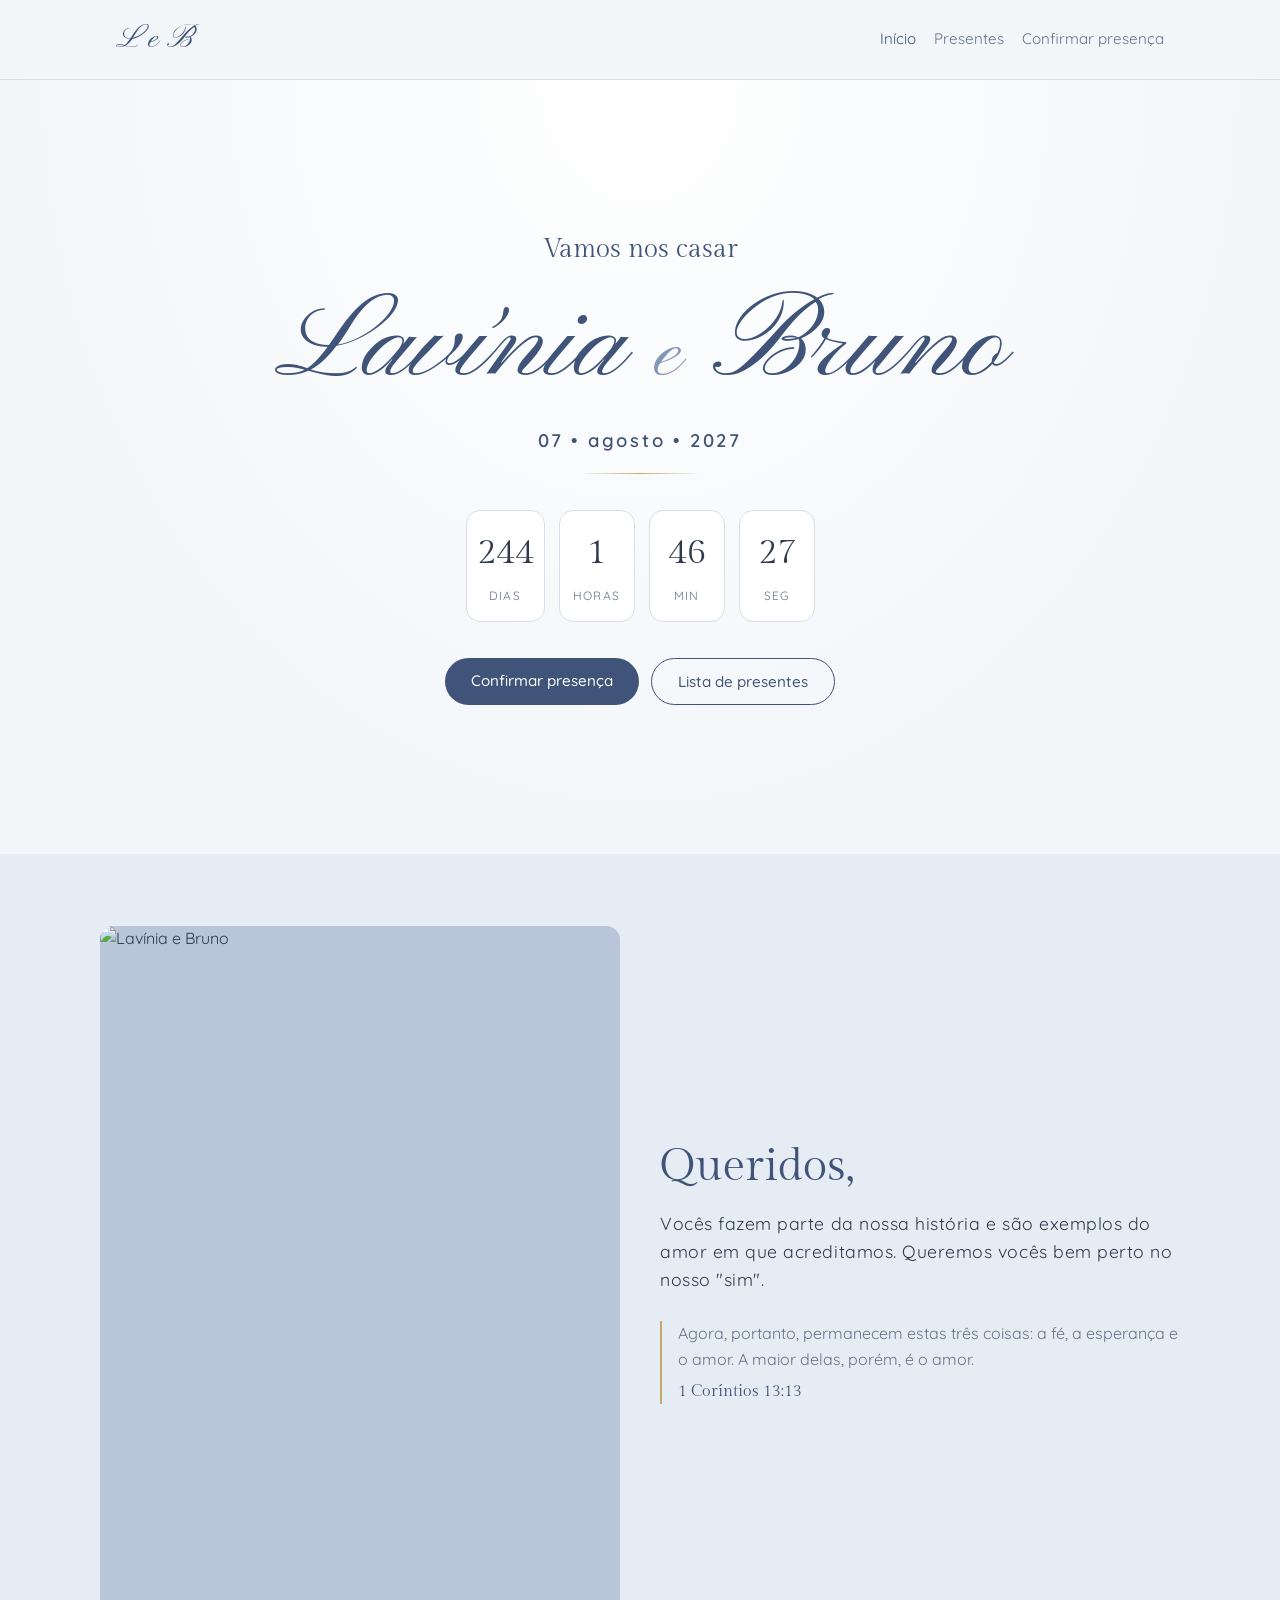
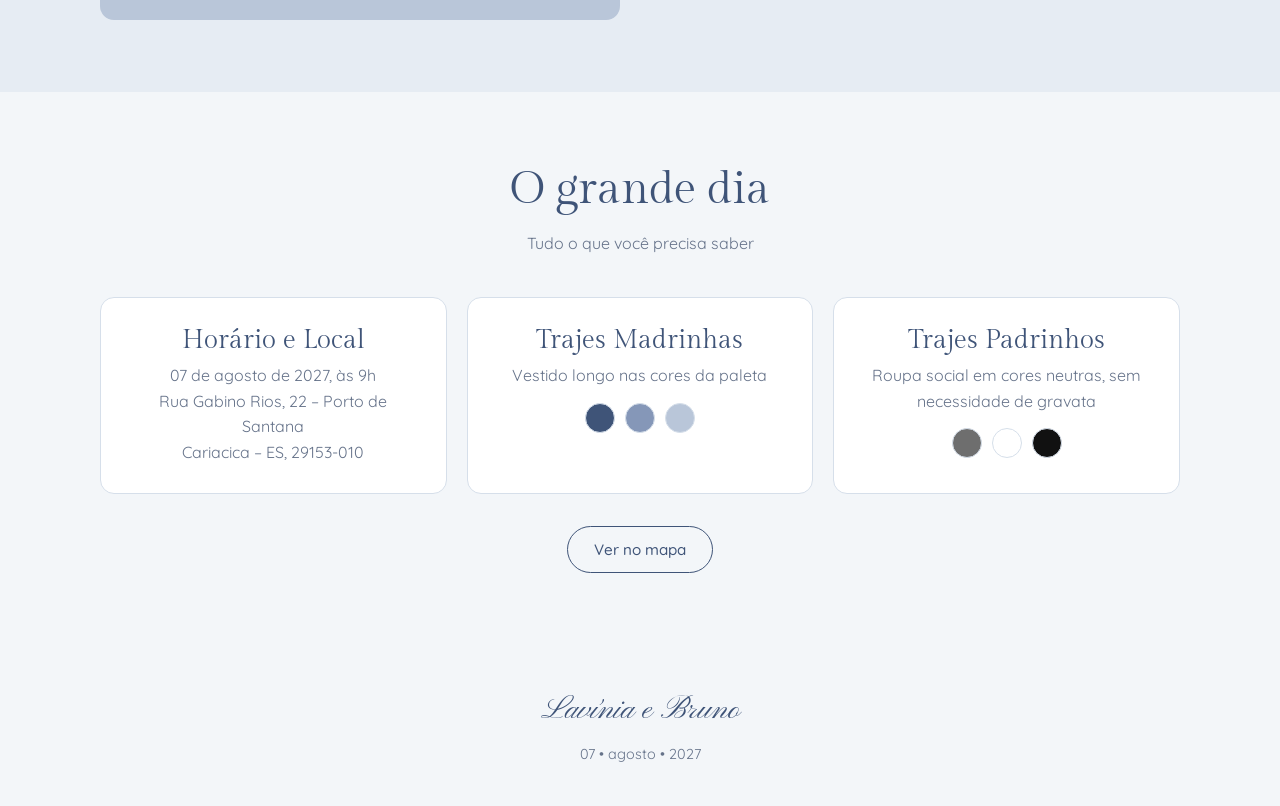
==== index.html @ 9870548c "Site do casamento" ====
<!DOCTYPE html>
<html lang="pt-BR">
<head>
  <meta charset="UTF-8">
  <meta name="viewport" content="width=device-width, initial-scale=1.0">
  <title>Lavínia e Bruno</title>
  <link rel="preconnect" href="https://fonts.googleapis.com">
  <link href="https://fonts.googleapis.com/css2?family=Gilda+Display&family=Pinyon+Script&family=Quicksand:wght@400;500;600&display=swap" rel="stylesheet">
  <link rel="stylesheet" href="style.css">
</head>
<body>
  <header class="menu">
    <div class="menu-inner">
      <a href="index.html" class="logo" data-iniciais></a>
      <nav>
        <a href="index.html" class="ativo">Início</a>
        <a href="presentes.html">Presentes</a>
        <a href="confirmar.html">Confirmar presença</a>
      </nav>
    </div>
  </header>

  <section class="capa">
    <div>
      <p class="pre">Vamos nos casar</p>
      <h1 data-casal></h1>
      <p class="data">07 • agosto • 2027</p>
      <div class="divisor"></div>
      <div class="contagem" id="contagem"></div>
      <div class="botoes">
        <a href="confirmar.html" class="botao">Confirmar presença</a>
        <a href="presentes.html" class="botao contorno">Lista de presentes</a>
      </div>
    </div>
  </section>

  <section class="secao alt">
    <div class="container querido">
      <!-- Salve a foto do casal como img/casal.jpg -->
      <img src="img/casal.jpg" alt="Lavínia e Bruno">
      <div>
        <h2>Queridos,</h2>
        <p>
          Vocês fazem parte da nossa história e são exemplos do amor em que
          acreditamos. Queremos vocês bem perto no nosso "sim".
        </p>
        <blockquote class="versiculo">
          Agora, portanto, permanecem estas três coisas: a fé, a esperança e o amor.
          A maior delas, porém, é o amor.
          <cite>1 Coríntios 13:13</cite>
        </blockquote>
      </div>
    </div>
  </section>

  <section class="secao">
    <div class="container">
      <h2>O grande dia</h2>
      <p class="subtitulo">Tudo o que você precisa saber</p>
      <div class="grade-info">
        <div class="cartao">
          <h3>Horário e Local</h3>
          <p>07 de agosto de 2027, às 9h<br>Rua Gabino Rios, 22 – Porto de Santana<br>Cariacica – ES, 29153-010</p>
        </div>
        <div class="cartao">
          <h3>Trajes Madrinhas</h3>
          <p>Vestido longo nas cores da paleta</p>
          <div class="bolinhas">
            <span style="background:#3f5478"></span>
            <span style="background:#8597b8"></span>
            <span style="background:#b9c6d9"></span>
          </div>
        </div>
        <div class="cartao">
          <h3>Trajes Padrinhos</h3>
          <p>Roupa social em cores neutras, sem necessidade de gravata</p>
          <div class="bolinhas">
            <span style="background:#6e6e6e"></span>
            <span style="background:#ffffff"></span>
            <span style="background:#111111"></span>
          </div>
        </div>
      </div>
      <div class="botoes" style="margin-top:32px">
        <a href="https://www.google.com/maps/search/?api=1&query=Rua+Gabino+Rios,+22,+Porto+de+Santana,+Cariacica+-+ES,+29153-010" target="_blank" class="botao contorno">Ver no mapa</a>
      </div>
    </div>
  </section>

  <footer>
    <span class="logo">Lavínia e Bruno</span>
    <span>07 • agosto • 2027</span>
  </footer>

  <script src="config.js"></script>
  <script src="script.js"></script>
</body>
</html>
---- style.css ----
/* =========================================================
   PALETA DE CORES — troque só aqui quando tiver a paleta final
   ========================================================= */
:root {
  --cor-fundo: #f3f6f9;        /* fundo geral (azul bem clarinho) */
  --cor-fundo-alt: #e6ecf3;    /* fundo de seções alternadas */
  --cor-texto: #2f3a4d;        /* texto principal */
  --cor-texto-suave: #66738a;  /* texto secundário */
  --cor-destaque: #3f5478;     /* azul marinho da paleta */
  --cor-destaque-hover: #2e3f5c;
  --cor-azul-medio: #8597b8;
  --cor-azul-claro: #b9c6d9;
  --cor-rosa: #e8c4c4;         /* rosa das flores */
  --cor-dourado: #c9a96a;      /* linhas douradas */
  --cor-cartao: #ffffff;       /* fundo dos cartões */
  --cor-borda: #d6dfea;

  --fonte-script: "Pinyon Script", cursive;
  --fonte-titulo: "Gilda Display", Georgia, serif;
  --fonte-texto: "Quicksand", system-ui, sans-serif;
  --raio: 14px;
}

* { box-sizing: border-box; margin: 0; padding: 0; }
html { scroll-behavior: smooth; }
body {
  font-family: var(--fonte-texto);
  background: var(--cor-fundo);
  color: var(--cor-texto);
  line-height: 1.6;
}
img { max-width: 100%; display: block; }
a { color: var(--cor-destaque); }

/* ---------- Menu ---------- */
.menu {
  position: sticky; top: 0; z-index: 10;
  background: color-mix(in srgb, var(--cor-fundo) 92%, transparent);
  backdrop-filter: blur(8px);
  border-bottom: 1px solid var(--cor-borda);
}
.menu-inner {
  max-width: 1080px; margin: 0 auto; padding: 14px 16px;
  display: flex; align-items: center; justify-content: space-between; gap: 12px;
}
.logo { font-family: var(--fonte-script); font-size: 2rem; text-decoration: none; color: var(--cor-destaque); }
.menu nav { display: flex; gap: 18px; flex-wrap: wrap; }
.menu nav a { text-decoration: none; color: var(--cor-texto-suave); font-size: .95rem; }
.menu nav a:hover, .menu nav a.ativo { color: var(--cor-destaque); }

/* ---------- Estrutura ---------- */
.secao { padding: 72px 16px; }
.secao.alt { background: var(--cor-fundo-alt); }
.container { max-width: 1080px; margin: 0 auto; }
.estreito { max-width: 680px; margin: 0 auto; text-align: center; }
h1, h2, h3 { font-family: var(--fonte-titulo); font-weight: 400; line-height: 1.15; color: var(--cor-destaque); }
h2 { font-size: clamp(2rem, 5vw, 2.8rem); margin-bottom: 16px; text-align: center; }
.subtitulo { color: var(--cor-texto-suave); text-align: center; margin-bottom: 40px; }

/* ---------- Capa ---------- */
.capa {
  min-height: 86vh; display: grid; place-items: center; text-align: center;
  padding: 80px 16px; position: relative; overflow: hidden;
  background: radial-gradient(ellipse at top, #ffffff 0%, var(--cor-fundo) 70%);
}
/* Flores nos cantos: exporte as flores do Canva como PNG transparente
   e salve em img/flores-topo.png e img/flores-baixo.png */
.capa::before, .capa::after {
  content: ""; position: absolute; width: min(42vw, 340px); aspect-ratio: 1;
  background-size: contain; background-repeat: no-repeat; pointer-events: none;
}
.capa::before { top: 0; left: 0; background-image: url("img/flores-topo.png"); background-position: top left; }
.capa::after { bottom: 0; right: 0; background-image: url("img/flores-baixo.png"); background-position: bottom right; }
.capa > div { position: relative; z-index: 1; }
.capa .pre { font-family: var(--fonte-titulo); font-size: 1.6rem; color: var(--cor-destaque); }
.capa h1 {
  font-family: var(--fonte-script); font-weight: 400; color: var(--cor-destaque);
  font-size: clamp(3.6rem, 13vw, 7.5rem); margin: 4px 0 8px; line-height: 1.2;
}
.capa h1 span { color: var(--cor-azul-medio); font-size: .7em; }
.capa .data { font-size: 1.15rem; letter-spacing: .15em; color: var(--cor-destaque); font-weight: 600; }
.divisor {
  width: 120px; height: 1px; margin: 18px auto;
  background: linear-gradient(90deg, transparent, var(--cor-dourado), transparent);
}

/* ---------- Bloco "Queridos" com foto ---------- */
.querido { display: grid; grid-template-columns: 1fr 1fr; gap: 40px; align-items: center; }
.querido img { border-radius: var(--raio); width: 100%; aspect-ratio: 3 / 4; object-fit: cover; background: var(--cor-azul-claro); }
.querido h2 { text-align: left; }
.querido p { font-size: 1.1rem; letter-spacing: .03em; }
.versiculo { margin-top: 28px; padding-left: 16px; border-left: 2px solid var(--cor-dourado); color: var(--cor-texto-suave); }
.versiculo cite { display: block; margin-top: 6px; font-family: var(--fonte-titulo); color: var(--cor-destaque); font-style: normal; }
@media (max-width: 720px) { .querido { grid-template-columns: 1fr; } }

/* ---------- Paleta de trajes ---------- */
.bolinhas { display: flex; gap: 10px; justify-content: center; margin-top: 14px; }
.bolinhas span { width: 30px; height: 30px; border-radius: 50%; border: 1px solid var(--cor-borda); }

.contagem { display: flex; justify-content: center; gap: 14px; margin: 36px 0; flex-wrap: wrap; }
.contagem div {
  background: var(--cor-cartao); border: 1px solid var(--cor-borda); border-radius: var(--raio);
  padding: 14px 10px; min-width: 76px;
}
.contagem strong { display: block; font-family: var(--fonte-titulo); font-size: 2.2rem; font-weight: 500; }
.contagem small { color: var(--cor-texto-suave); font-size: .75rem; text-transform: uppercase; letter-spacing: .1em; }

/* ---------- Botões ---------- */
.botao {
  display: inline-block; border: none; cursor: pointer;
  background: var(--cor-destaque); color: #fff;
  padding: 13px 26px; border-radius: 999px;
  font: 500 .95rem var(--fonte-texto); text-decoration: none;
  transition: background .2s;
}
.botao:hover { background: var(--cor-destaque-hover); }
.botao.contorno { background: transparent; color: var(--cor-destaque); border: 1px solid var(--cor-destaque); }
.botao.contorno:hover { background: var(--cor-destaque); color: #fff; }
.botoes { display: flex; gap: 12px; justify-content: center; flex-wrap: wrap; }

/* ---------- Cartões de informação ---------- */
.grade-info { display: grid; grid-template-columns: repeat(auto-fit, minmax(240px, 1fr)); gap: 20px; }
.cartao {
  background: var(--cor-cartao); border: 1px solid var(--cor-borda); border-radius: var(--raio);
  padding: 28px; text-align: center;
}
.cartao h3 { font-size: 1.6rem; margin-bottom: 8px; }
.cartao p { color: var(--cor-texto-suave); }

/* ---------- Lista de presentes ---------- */
.filtros { display: flex; gap: 8px; justify-content: center; flex-wrap: wrap; margin-bottom: 32px; }
.filtros button {
  border: 1px solid var(--cor-borda); background: var(--cor-cartao); color: var(--cor-texto);
  padding: 8px 16px; border-radius: 999px; cursor: pointer; font: inherit; font-size: .9rem;
}
.filtros button.ativo { background: var(--cor-destaque); border-color: var(--cor-destaque); color: #fff; }

.grade-presentes { display: grid; grid-template-columns: repeat(auto-fill, minmax(230px, 1fr)); gap: 20px; }
.presente {
  background: var(--cor-cartao); border: 1px solid var(--cor-borda); border-radius: var(--raio);
  overflow: hidden; display: flex; flex-direction: column;
}
.presente .icone {
  aspect-ratio: 4 / 3; background: var(--cor-fundo-alt);
  display: grid; place-items: center; font-size: 3.2rem;
}
.presente .icone img { width: 100%; height: 100%; object-fit: cover; }
.presente .corpo { padding: 18px; display: flex; flex-direction: column; gap: 6px; flex: 1; }
.presente h3 { font-size: 1.35rem; }
.presente .preco { font-weight: 600; color: var(--cor-destaque); }
.presente .botao { margin-top: auto; text-align: center; padding: 10px; }

/* ---------- Modal Pix ---------- */
.modal {
  position: fixed; inset: 0; background: rgba(0,0,0,.45);
  display: none; place-items: center; padding: 16px; z-index: 50;
}
.modal.aberto { display: grid; }
.modal-caixa {
  background: var(--cor-cartao); border-radius: var(--raio); padding: 32px 24px;
  max-width: 420px; width: 100%; text-align: center; position: relative;
}
.modal-caixa h3 { font-size: 1.8rem; margin-bottom: 6px; }
.modal-caixa .valor { font-size: 1.3rem; font-weight: 600; color: var(--cor-destaque); margin: 8px 0 18px; }
.chave-pix {
  background: var(--cor-fundo-alt); border-radius: 10px; padding: 12px;
  font-family: monospace; word-break: break-all; margin-bottom: 14px;
}
.fechar {
  position: absolute; top: 10px; right: 14px; background: none; border: none;
  font-size: 1.6rem; cursor: pointer; color: var(--cor-texto-suave);
}
.aviso { font-size: .85rem; color: var(--cor-texto-suave); margin-top: 14px; }

/* ---------- Formulário ---------- */
.formulario {
  background: var(--cor-cartao); border: 1px solid var(--cor-borda); border-radius: var(--raio);
  padding: 32px 24px; display: grid; gap: 18px; text-align: left;
}
.formulario label { display: grid; gap: 6px; font-size: .9rem; font-weight: 500; }
.formulario input, .formulario select, .formulario textarea {
  font: inherit; padding: 12px 14px; border-radius: 10px;
  border: 1px solid var(--cor-borda); background: var(--cor-fundo); color: var(--cor-texto);
}
.formulario input:focus, .formulario select:focus, .formulario textarea:focus {
  outline: 2px solid var(--cor-destaque); outline-offset: 1px;
}
.opcoes { display: flex; gap: 10px; flex-wrap: wrap; }
.opcoes label {
  display: flex; align-items: center; gap: 8px; font-weight: 400;
  border: 1px solid var(--cor-borda); border-radius: 10px; padding: 10px 14px; cursor: pointer;
}

/* ---------- Rodapé ---------- */
footer { text-align: center; padding: 40px 16px; color: var(--cor-texto-suave); font-size: .9rem; }
footer .logo { display: block; margin-bottom: 6px; }

@media (max-width: 560px) {
  .menu-inner { flex-direction: column; }
  .secao { padding: 56px 16px; }
}
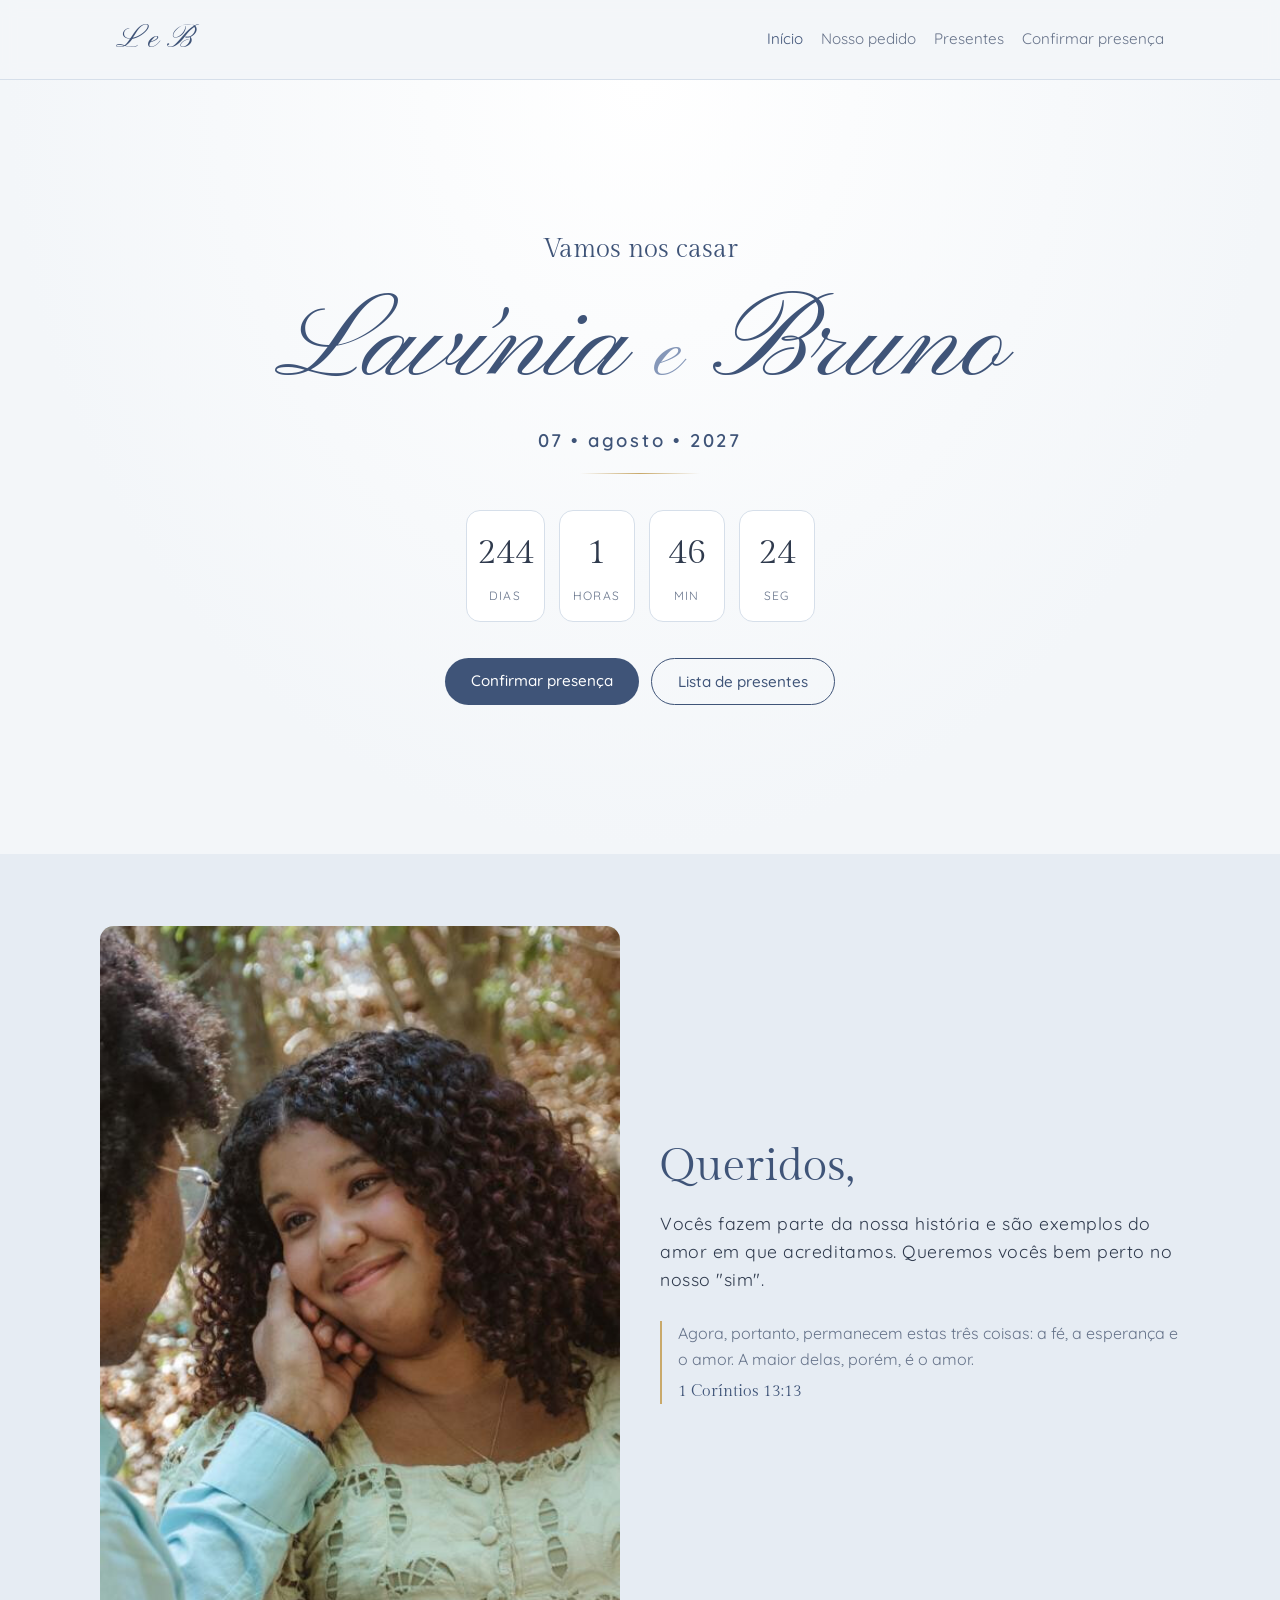
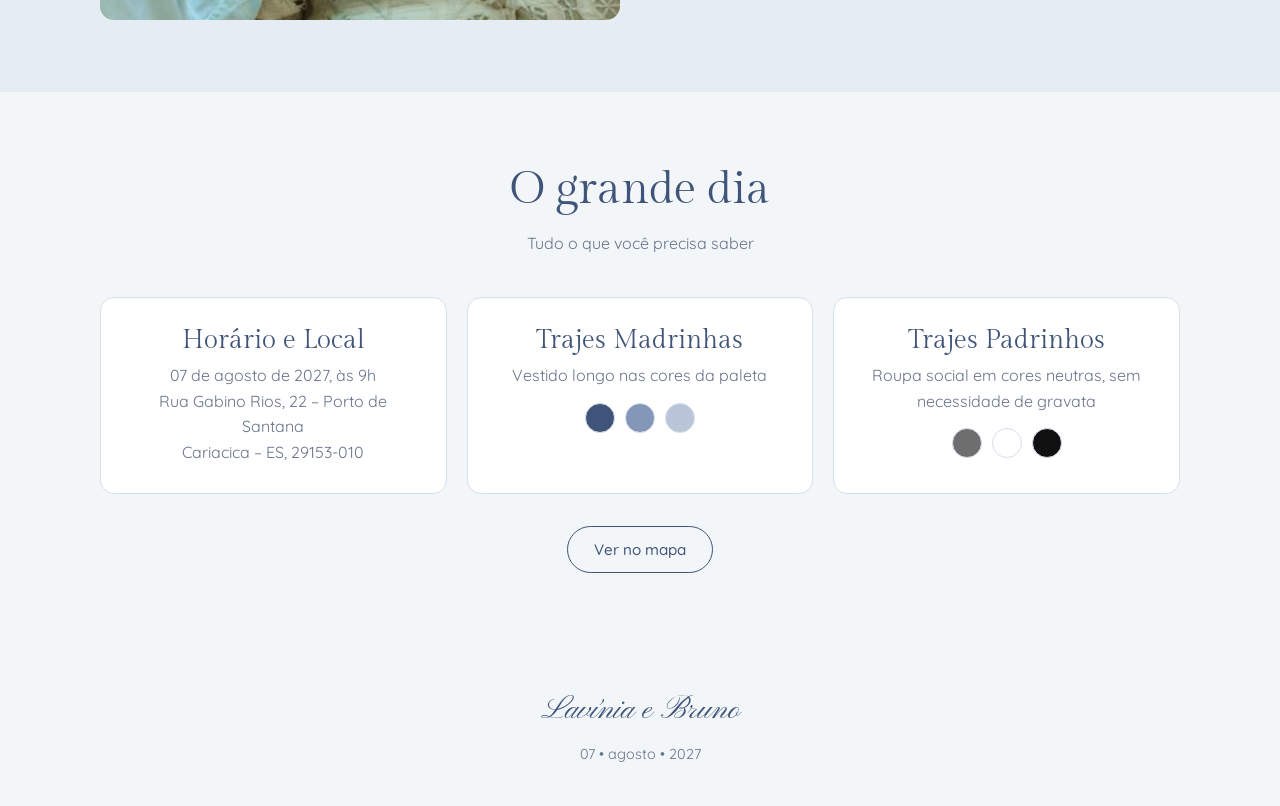
==== commit 265dd492: "Adiciona galeria "Nosso pedido" com fotos do pedido de casamento - Nova pagina galeria.html com grad" ====
--- a/index.html
+++ b/index.html
@@ -14,6 +14,7 @@
       <a href="index.html" class="logo" data-iniciais></a>
       <nav>
         <a href="index.html" class="ativo">Início</a>
+        <a href="galeria.html">Nosso pedido</a>
         <a href="presentes.html">Presentes</a>
         <a href="confirmar.html">Confirmar presença</a>
       </nav>
--- a/style.css
+++ b/style.css
@@ -166,6 +166,9 @@
   background: var(--cor-fundo-alt); border-radius: 10px; padding: 12px;
   font-family: monospace; word-break: break-all; margin-bottom: 14px;
 }
+.item-pix { margin-bottom: 18px; }
+.item-pix small { display: block; color: var(--cor-texto-suave); margin-bottom: 4px; }
+.item-pix .chave-pix { margin-bottom: 8px; }
 .fechar {
   position: absolute; top: 10px; right: 14px; background: none; border: none;
   font-size: 1.6rem; cursor: pointer; color: var(--cor-texto-suave);
@@ -191,6 +194,59 @@
   border: 1px solid var(--cor-borda); border-radius: 10px; padding: 10px 14px; cursor: pointer;
 }
 
+/* ---------- Galeria (Nosso pedido) ---------- */
+.galeria {
+  display: grid;
+  grid-template-columns: repeat(auto-fit, minmax(260px, 1fr));
+  gap: 18px;
+}
+.galeria .foto {
+  margin: 0; overflow: hidden; border-radius: var(--raio);
+  border: 1px solid var(--cor-borda); background: var(--cor-azul-claro);
+  cursor: pointer; position: relative;
+}
+.galeria .foto img {
+  width: 100%; height: 100%; aspect-ratio: 3 / 4; object-fit: cover;
+  transition: transform .4s ease;
+}
+.galeria .foto.larga { grid-column: 1 / -1; }
+.galeria .foto.larga img { aspect-ratio: 16 / 9; }
+.galeria .foto:hover img { transform: scale(1.05); }
+@media (max-width: 720px) {
+  .galeria { grid-template-columns: 1fr 1fr; }
+  .galeria .foto.larga { grid-column: 1 / -1; }
+}
+@media (max-width: 480px) { .galeria { grid-template-columns: 1fr; } }
+
+/* ---------- Lightbox ---------- */
+.lightbox {
+  position: fixed; inset: 0; z-index: 60;
+  background: rgba(25, 32, 46, .92);
+  display: none; place-items: center; padding: 24px;
+}
+.lightbox.aberto { display: grid; }
+.lightbox .lb-img {
+  max-width: min(92vw, 900px); max-height: 86vh;
+  border-radius: var(--raio); box-shadow: 0 20px 60px rgba(0,0,0,.5);
+  animation: lb-in .25s ease;
+}
+@keyframes lb-in { from { opacity: 0; transform: scale(.96); } to { opacity: 1; transform: scale(1); } }
+.lb-fechar, .lb-nav {
+  position: fixed; background: rgba(255,255,255,.12); color: #fff;
+  border: none; cursor: pointer; border-radius: 999px;
+  width: 48px; height: 48px; font-size: 1.5rem; line-height: 1;
+  display: grid; place-items: center; transition: background .2s;
+}
+.lb-fechar:hover, .lb-nav:hover { background: rgba(255,255,255,.28); }
+.lb-fechar { top: 20px; right: 20px; font-size: 1.9rem; }
+.lb-nav { top: 50%; transform: translateY(-50%); }
+.lb-prev { left: 20px; }
+.lb-next { right: 20px; }
+@media (max-width: 560px) {
+  .lb-nav { top: auto; bottom: 20px; transform: none; }
+  .lb-prev { left: 30%; } .lb-next { right: 30%; }
+}
+
 /* ---------- Rodapé ---------- */
 footer { text-align: center; padding: 40px 16px; color: var(--cor-texto-suave); font-size: .9rem; }
 footer .logo { display: block; margin-bottom: 6px; }
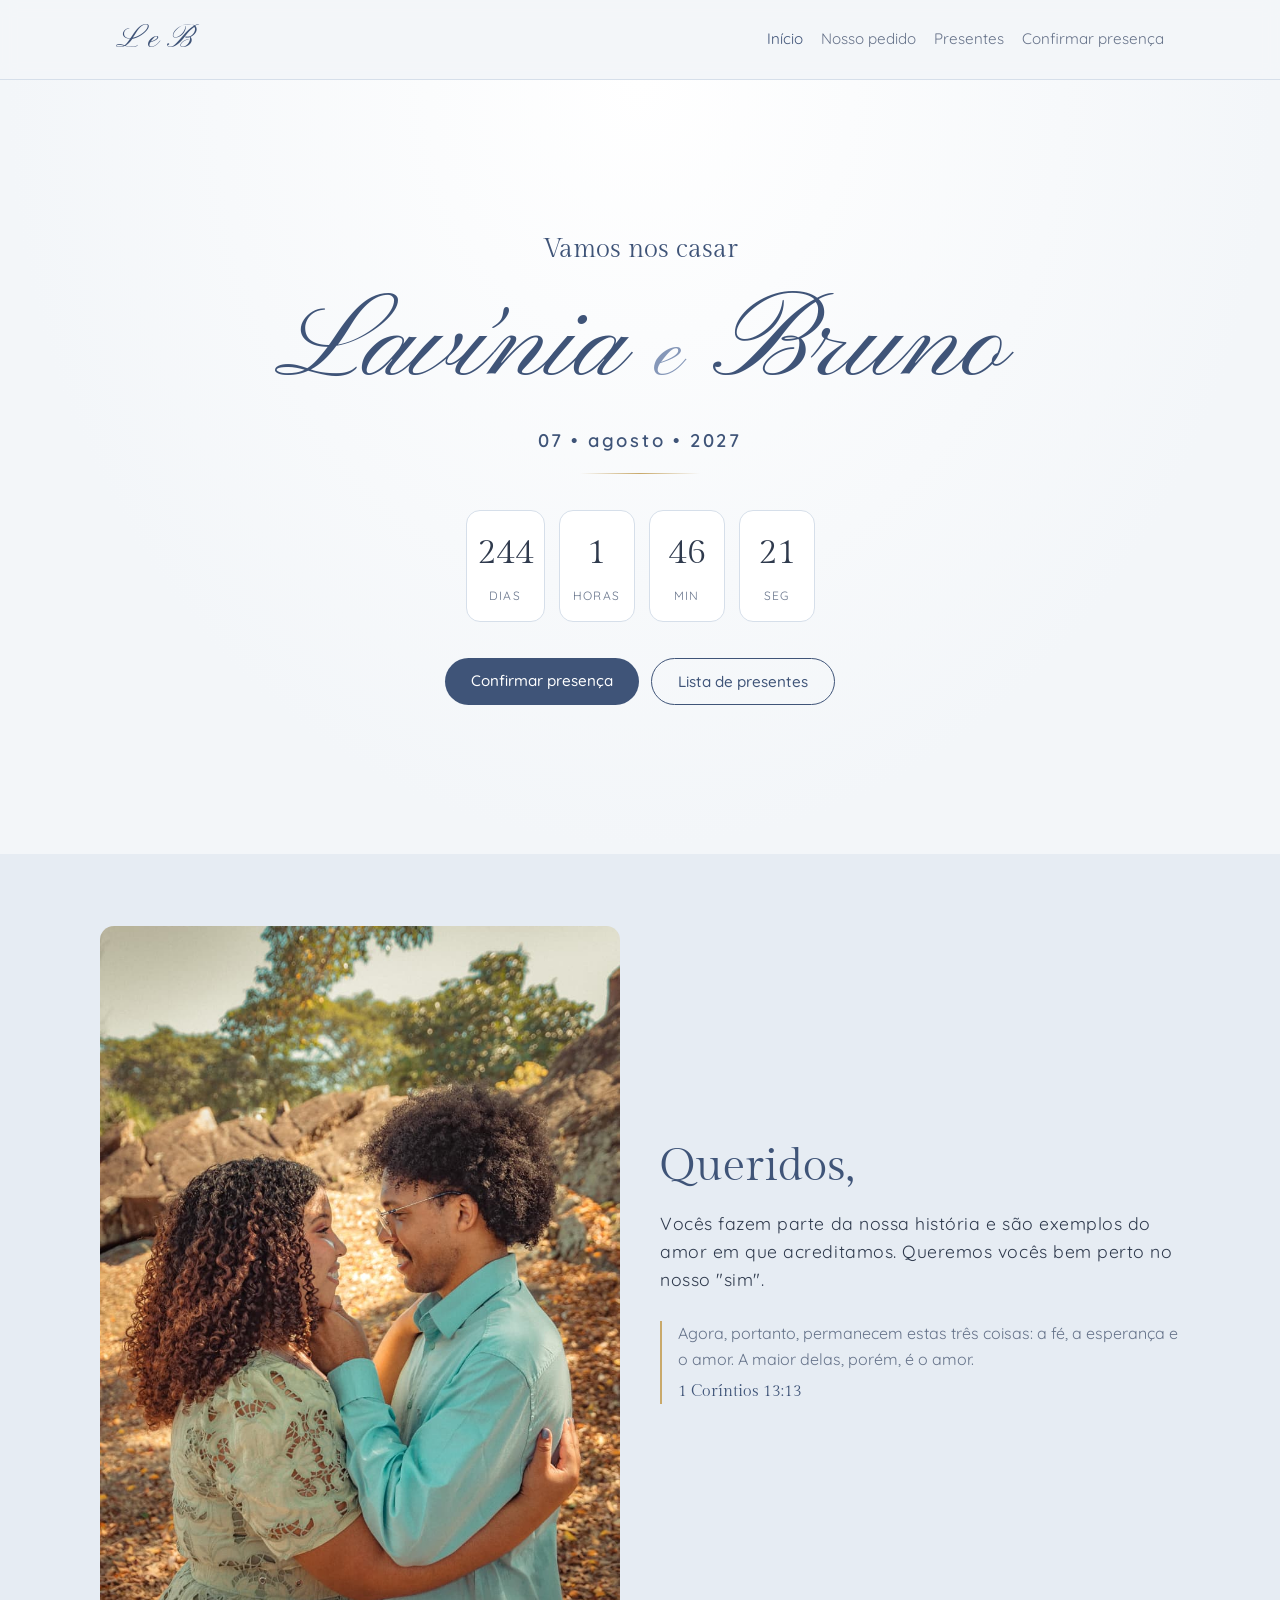
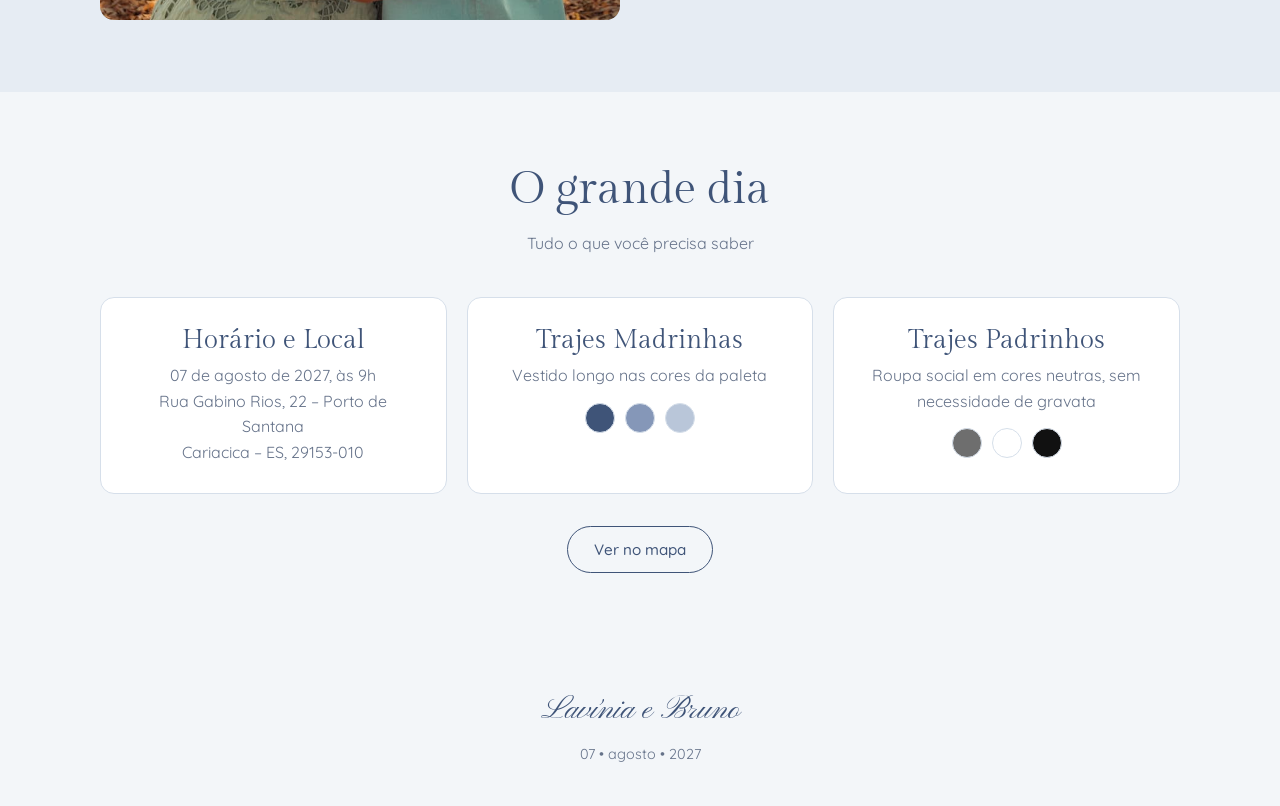
==== commit 7fcc4174: "Troca foto da secao "Queridos" pela do abraco e remove casal.jpg A noiva preferiu nao usar a foto an" ====
--- a/index.html
+++ b/index.html
@@ -37,8 +37,8 @@
 
   <section class="secao alt">
     <div class="container querido">
-      <!-- Salve a foto do casal como img/casal.jpg -->
-      <img src="img/casal.jpg" alt="Lavínia e Bruno">
+      <!-- Foto do casal na seção "Queridos" -->
+      <img src="img/pedido-1.jpg" alt="Lavínia e Bruno">
       <div>
         <h2>Queridos,</h2>
         <p>
